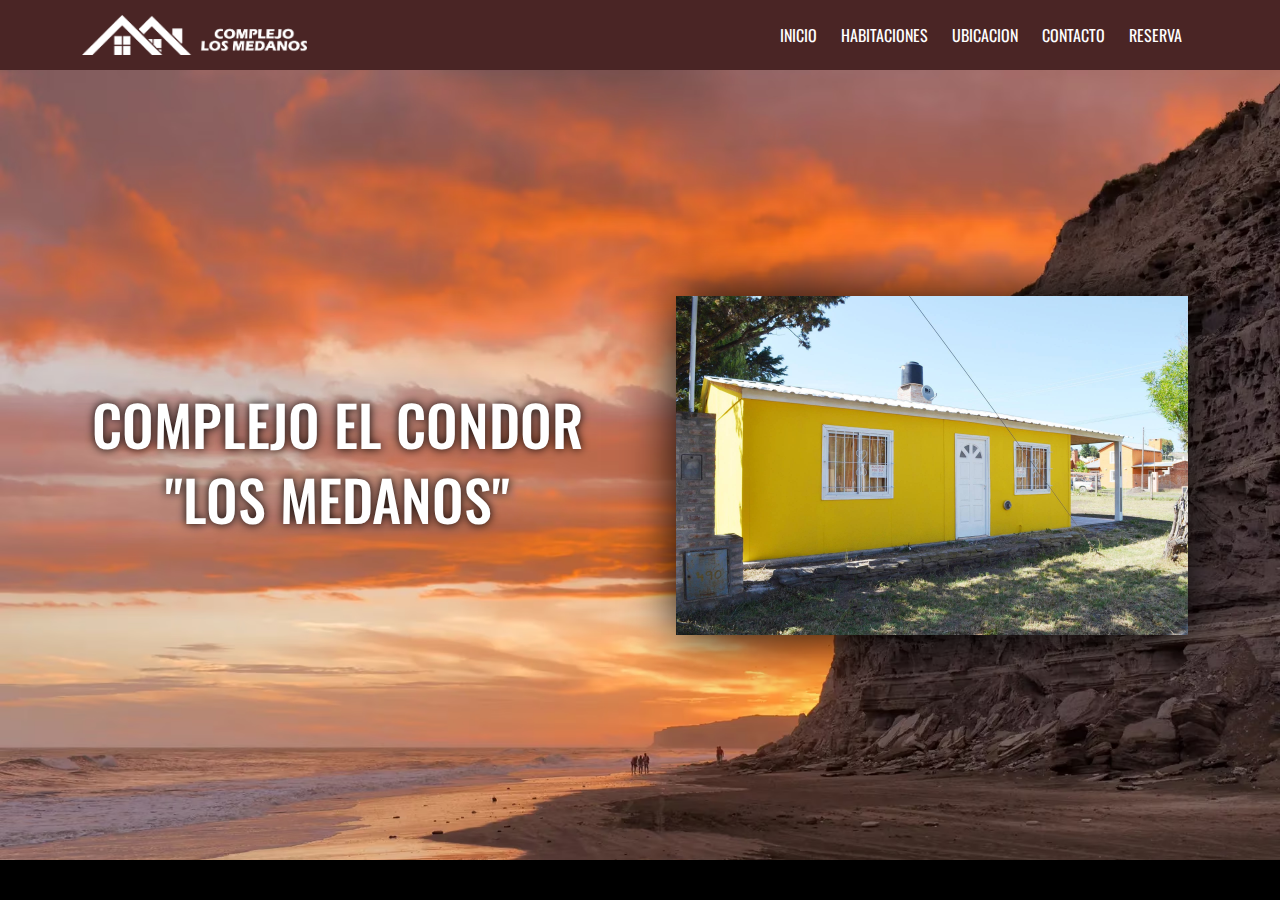
==== index.html @ a4686c69 "Agregue galeria a la pagina rooms" ====
<!DOCTYPE html>
<html lang="en">

<head>
    <meta charset="UTF-8">
    <meta http-equiv="X-UA-Compatible" content="IE=edge">
    <meta name="viewport" content="width=device-width, initial-scale=1.0">
    <link rel="stylesheet" href="	https://cdn.jsdelivr.net/npm/bootstrap@5.3.0-alpha1/dist/css/bootstrap.min.css">
    <link href="https://unpkg.com/aos@2.3.1/dist/aos.css" rel="stylesheet">
    <link rel="stylesheet" href="./styles/style.css">
    <title>Complejo "El condor"</title>
</head>

<body>

    <header>
        <nav class="navbar navbar-expand-lg" aria-label="Ninth navbar example">
            <div class="container-xl">
                <a class="navbar-brand" href="./index.html
                "><img src="./img/logo-blanco.png" class="logo" alt="logo complejo el condor"></a>
                <button class="navbar-toggler navbar-dark" type="button" data-bs-toggle="collapse"
                    data-bs-target="#navbarsExample07XL" aria-controls="navbarsExample07XL" aria-expanded="false"
                    aria-label="Toggle navigation">
                    <span class="navbar-toggler-icon"></span>
                </button>

                <div class="collapse navbar-collapse" id="navbarsExample07XL">
                    <ul class="navbar-nav ms-auto mb-2 mb-lg-0 nav-ul ">
                        <li class="nav-item me-md-2">
                            <a class="nav-link active" aria-current="page" href="index.html">Inicio</a>
                        </li>
                        <li class="nav-item me-md-2">
                            <a class="nav-link" href="./pages/rooms.html">Habitaciones</a>
                        </li>
                        <li class="nav-item me-md-2">
                            <a class="nav-link" href="./pages/location.html">Ubicacion</a>
                        </li>
                        <li class="nav-item me-md-2">
                            <a class="nav-link" href="./pages/contact.html">Contacto</a>
                        </li>
                        <li class="nav-item me-md-2">
                            <a class="nav-link" href="./pages/reservation.html">Reserva</a>
                        </li>
                    </ul>
                </div>
            </div>
        </nav>
    </header>
    <!-- Inicio del main -->
    <main class="mainIndex">

        <section class="presentacion" data-aos="zoom-out">
            <div class="titulo">
                <h1 class="tamaño-titulo">Complejo el Condor</h1>
                <h2 class="tamaño-titulo">"Los medanos"</h2>
            </div>

            <div class="imgTitulo">
                <img src="./img/frente.jpg" alt="Frente de una casa, color amarillo con 2 ventanas y galeria">
            </div>

        </section>

    </main>
    <!--inicio del footer  -->
    <footer>
    </footer>

    <!-- script bootstrap -->
    <script src="	https://cdn.jsdelivr.net/npm/bootstrap@5.3.0-alpha1/dist/js/bootstrap.bundle.min.js"></script>
    <!-- script scroll -->
    <script src="https://unpkg.com/aos@2.3.1/dist/aos.js"></script>
    <script>
        AOS.init();
    </script>

</body>

</html>
---- styles/style.css ----
@import url('https://fonts.googleapis.com/css2?family=Oswald:wght@500&display=swap');

* {
    margin: 0;
    padding: 0;
}
a {
    text-decoration: none;
}
header{
    grid-area: nav;
}
main {
    grid-area: main
}
footer {
    grid-area: footer;
}

html {
    width: 100%;
    height: 100%;
}
body {
    display: grid;
    background-image: url(../img/fondo.avif);
    background-repeat: no-repeat;
    background-size: 100% 100%;
    background-attachment: fixed;
    width: 100%;
    height: 100%;
    grid-template-columns: 0.5fr auto 0.5fr;
    grid-template-rows: 70px auto 40px;
    grid-template-areas: 
    "nav nav nav"
    "main main main"
    "footer footer footer";
    overflow-x: hidden;
}
/* codigo de la barra de navegacion */
.logo {
    height: 40px;
    width: auto;
}
.navbar {
    background-color: #4a2525 ;
    height: 70px;
}
.nav-ul li a {
    color: white    ;
}
.navbar-nav .nav-link{
    text-transform: uppercase;
    font-family: 'Oswald', sans-serif;
}
.navbar-nav .nav-link.active {
    color: white;
}
.navbar-nav .nav-link:hover{
    color: white;
    background-color: rgba(0, 0, 0, 0.445);
}
/* css index */
.mainIndex {
    height: 100%;
    width: 100%;
}
.presentacion {
    height: 100%;
    width: 100%;
    display: flex;
    flex-direction: row;
    justify-content: space-evenly;
    align-items: center;
}
.imgTitulo img{
    width: 40vw;
    box-shadow: 0px 0px 50px black;
    }
.titulo {
    display: flex;
    flex-direction: column;
    justify-content: center;
    align-items: center;
    font-family: 'Oswald', sans-serif;
    text-transform: uppercase;
    color: white;
    text-shadow: 0px 0px 10px black;
}
.tamaño-titulo {
    font-size: 3.5em;
}
/* Css History  */
.main-history {
    height: 100%;
}
.habitaciones {
    width: 100%;
    height: 100%;
    margin-bottom: 1em;
}
.titulo-habitaciones {
    color: white;
    font-size: 2rem;
    text-transform: uppercase;
    text-align: center;
    font-weight: 700;
    margin: 1em 0px 1em 0px;
}
.card {
    background-color: rgba(0, 0, 0, 0.578);
}
.titulo-foto {
    color: white;
    font-size: 1em;
    text-transform: uppercase;
    font-weight: 650;
}
.card-text {
    color: white;
}
/* css como llegar */
.ubicacion {
    width: 100%;
    height: 100%;
    display: flex;
    flex-direction: column;
    align-items: center;
    justify-content: center;
}
.ubicacion-texto {
    display: flex;
    justify-content: center;
}
.ubicacion-texto p {
    text-transform: uppercase;
    width: 60%;
    text-align: center;
    font-size: 25px;
    font-family: 'Oswald', sans-serif;
    color: white;
}
.mapa {
    width: 80%;
    height: 70%;
}
.mapa iframe {
    height: 100%;
    width: 100%;
}
/* css contacto */
.formContacto {
    height: 100%;
    width: 100%;
    display: flex;
    justify-content: center;
    align-items: center;
    gap: 4%;
    font-family: 'Oswald', sans-serif;
    color: white;
    
}
.cajaFormulario {
    width: 40%;
    height: 90%;
    border-radius: 2em;
    background-color: rgba(42, 42, 35, 0.562);
    display: flex;
    flex-direction: column;
    align-items: center;
    justify-content: space-evenly;
}
.formulario {
    display: flex;
    flex-direction: column;
    justify-content: center;
    align-items: center;
    width: 100%;
    height: 80%;
    gap: 0.3em;
}
.formulario .respuesta{
    width: 80%;
}
.formulario .respuesta {
    width: 80%;
}

.tituloContacto {
    font-size: 3em;
    height: auto;

}
.botonConsulta {
    width: 80%;
    background-color: #00000070;
    font-family: 'Oswald', sans-serif;
    text-transform: uppercase;
    color: white;
    transition: all 400ms;
}
.botonConsulta:hover {
    background-color: rgba(240, 248, 255, 0.555);
}
.redes {
    width: 20%;
    height: 90%;
    display: flex;
    flex-direction: column;
    justify-content: center;
    align-items: center;
    gap: 3%;
    background-color: rgba(42, 42, 35, 0.562);
    border-radius: 2em;
}
.redes h2 {
    font-size: 1em;
    text-align: center;
}
.icon {
    width: 80px;
    height: 80px;
}   
/* CSS RESERVA */

/* footer */

footer {
    background-color: black;
    width: 100%;
    bottom: 0;
}

/* Comienzo de las medias para generar el responsive */
@media screen and (max-width: 992px) {
    /* modificacion para que funcione la barra */
   body {
    grid-template-rows: auto auto 40px;
   }
   .navbar {
    height: auto;
   }
    /* modificacion al index */
    .presentacion {
        flex-direction: column;
    }
    .imgTitulo {
        display: flex;
        justify-content: center;
    }
    .imgTitulo img {
        width: 80%;
    }
    .tamaño-titulo {
        font-size: 3em;
    }
    /* modificacion a rooms */
    .rooms {
        height: auto;
    }
    .main-history {
        height: auto;
    }
}
@media screen and (max-width: 768px) {
   /* nueva modificacion al index */
    .tamaño-titulo {
        font-size: 2.5em;
    }
    /* modificacion al page rooms */
    
    /* Modificacion al page contact */
    .formContacto { 
        flex-direction: column;
        justify-content: space-evenly;
        gap: 0;
    }
    .cajaFormulario {
        width: 80%;
        height: 70%;
    }
    .redes {
        flex-direction: row;
        height: 20%;
        width: 80%;
    }
    .icon {
        width: 40px;
        height: 40px;
    }
}
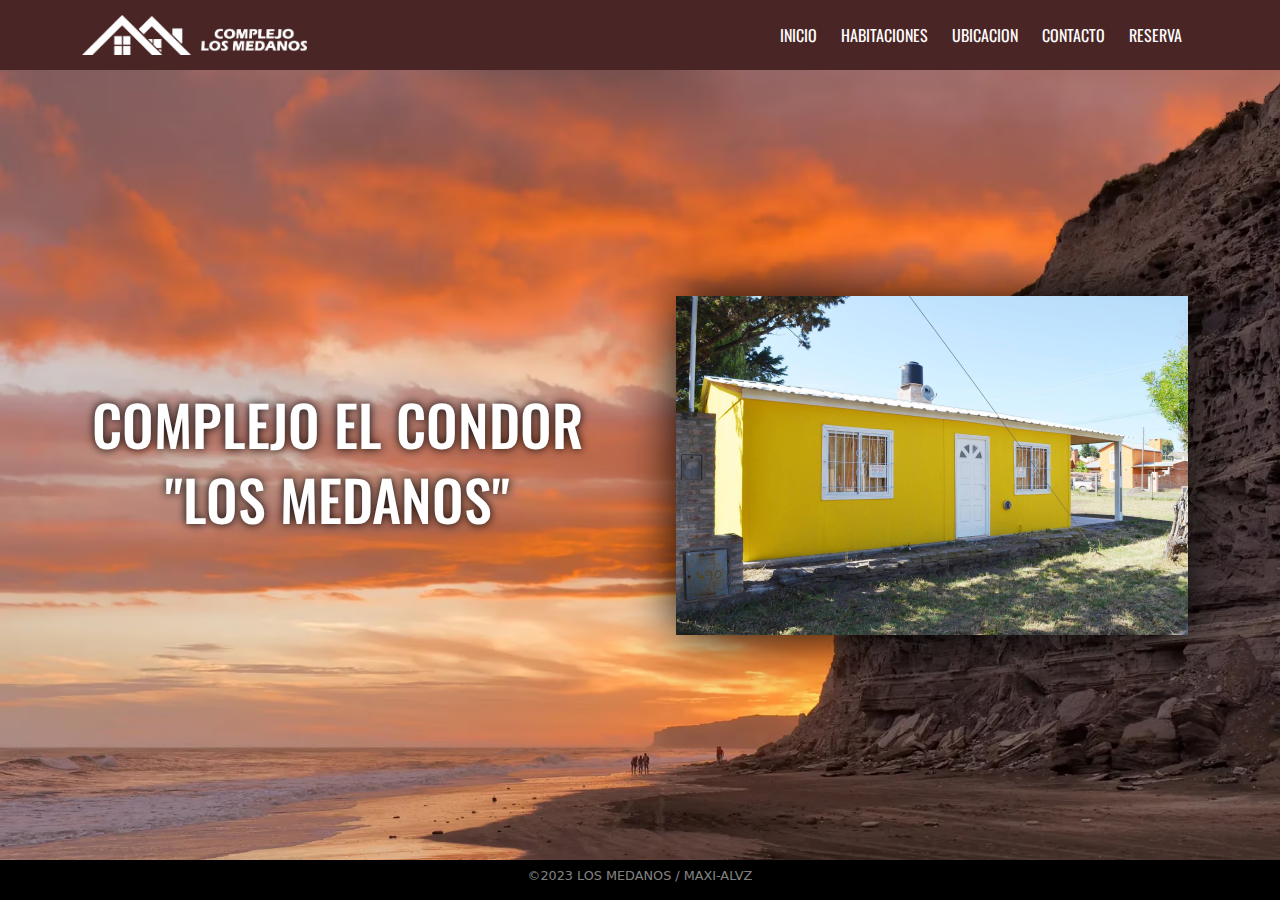
==== commit 93c5ab5d: "Se agrego contenido al footer y se acomodo clases" ====
--- a/index.html
+++ b/index.html
@@ -47,7 +47,7 @@
         </nav>
     </header>
     <!-- Inicio del main -->
-    <main class="mainIndex">
+    <main class="main-index">
 
         <section class="presentacion" data-aos="zoom-out">
             <div class="titulo">
@@ -55,7 +55,7 @@
                 <h2 class="tamaño-titulo">"Los medanos"</h2>
             </div>
 
-            <div class="imgTitulo">
+            <div class="img-titulo">
                 <img src="./img/frente.jpg" alt="Frente de una casa, color amarillo con 2 ventanas y galeria">
             </div>
 
@@ -64,6 +64,7 @@
     </main>
     <!--inicio del footer  -->
     <footer>
+        <h3 class="contenido-footer">©2023 Los Medanos / Maxi-Alvz</h3>
     </footer>
 
     <!-- script bootstrap -->
--- a/styles/style.css
+++ b/styles/style.css
@@ -11,7 +11,7 @@
     grid-area: nav;
 }
 main {
-    grid-area: main
+    grid-area: main;
 }
 footer {
     grid-area: footer;
@@ -20,6 +20,7 @@
 html {
     width: 100%;
     height: 100%;
+    overflow-x: hidden;
 }
 body {
     display: grid;
@@ -30,7 +31,7 @@
     width: 100%;
     height: 100%;
     grid-template-columns: 0.5fr auto 0.5fr;
-    grid-template-rows: 70px auto 40px;
+    grid-template-rows: auto 4fr auto;
     grid-template-areas: 
     "nav nav nav"
     "main main main"
@@ -61,19 +62,19 @@
     background-color: rgba(0, 0, 0, 0.445);
 }
 /* css index */
-.mainIndex {
+.main-index {
     height: 100%;
     width: 100%;
 }
 .presentacion {
-    height: 100%;
+    min-height: 100%;
     width: 100%;
     display: flex;
     flex-direction: row;
     justify-content: space-evenly;
     align-items: center;
 }
-.imgTitulo img{
+.img-titulo img{
     width: 40vw;
     box-shadow: 0px 0px 50px black;
     }
@@ -98,6 +99,7 @@
     width: 100%;
     height: 100%;
     margin-bottom: 1em;
+    overflow: hidden;
 }
 .titulo-habitaciones {
     color: white;
@@ -143,13 +145,14 @@
 .mapa {
     width: 80%;
     height: 70%;
+    margin-bottom: 1em;
 }
 .mapa iframe {
     height: 100%;
     width: 100%;
 }
 /* css contacto */
-.formContacto {
+.form-contacto {
     height: 100%;
     width: 100%;
     display: flex;
@@ -160,7 +163,7 @@
     color: white;
     
 }
-.cajaFormulario {
+.caja-formulario {
     width: 40%;
     height: 90%;
     border-radius: 2em;
@@ -170,28 +173,22 @@
     align-items: center;
     justify-content: space-evenly;
 }
-.formulario {
-    display: flex;
-    flex-direction: column;
-    justify-content: center;
-    align-items: center;
+ .formulario {
+    display: flex;
+    flex-direction: column;
+    justify-content: center;
+    align-items: center;
+    gap: 2%;
     width: 100%;
     height: 80%;
-    gap: 0.3em;
 }
 .formulario .respuesta{
     width: 80%;
 }
-.formulario .respuesta {
-    width: 80%;
-}
-
-.tituloContacto {
-    font-size: 3em;
-    height: auto;
-
-}
-.botonConsulta {
+.titulo-contacto {
+    font-size: 2.5em;
+}
+.boton-consulta {
     width: 80%;
     background-color: #00000070;
     font-family: 'Oswald', sans-serif;
@@ -199,7 +196,7 @@
     color: white;
     transition: all 400ms;
 }
-.botonConsulta:hover {
+.boton-consulta:hover {
     background-color: rgba(240, 248, 255, 0.555);
 }
 .redes {
@@ -209,47 +206,59 @@
     flex-direction: column;
     justify-content: center;
     align-items: center;
-    gap: 3%;
+    gap: 2%;
     background-color: rgba(42, 42, 35, 0.562);
     border-radius: 2em;
 }
 .redes h2 {
-    font-size: 1em;
+    font-size: 1.5em;
     text-align: center;
 }
 .icon {
     width: 80px;
     height: 80px;
-}   
+} 
 /* CSS RESERVA */
 
 /* footer */
 
 footer {
+    display: flex;
+    align-items: center;
+    justify-content: space-evenly;
     background-color: black;
-    width: 100%;
-    bottom: 0;
+    flex-wrap: wrap;
+    width: 100%;
+    height: 40px;
+}
+.contenido-footer {
+    text-transform: uppercase;
+    color: rgba(255, 255, 255, 0.527);
+    font-size: 0.8em;
 }
 
 /* Comienzo de las medias para generar el responsive */
 @media screen and (max-width: 992px) {
     /* modificacion para que funcione la barra */
    body {
-    grid-template-rows: auto auto 40px;
+    grid-template-rows: auto 4fr auto;
    }
+
    .navbar {
     height: auto;
    }
     /* modificacion al index */
     .presentacion {
         flex-direction: column;
-    }
-    .imgTitulo {
+        justify-content: space-around;
+    }
+    .img-titulo {
         display: flex;
         justify-content: center;
     }
-    .imgTitulo img {
-        width: 80%;
+    .img-titulo img {
+        width: 70%;
+        margin: 1em 0;
     }
     .tamaño-titulo {
         font-size: 3em;
@@ -267,15 +276,13 @@
     .tamaño-titulo {
         font-size: 2.5em;
     }
-    /* modificacion al page rooms */
-    
     /* Modificacion al page contact */
-    .formContacto { 
+    .form-contacto { 
         flex-direction: column;
         justify-content: space-evenly;
         gap: 0;
     }
-    .cajaFormulario {
+    .caja-formulario {
         width: 80%;
         height: 70%;
     }
@@ -288,4 +295,17 @@
         width: 40px;
         height: 40px;
     }
+}
+@media screen and (max-width:576px) {
+    .tamaño-titulo {
+        font-size: 2.5em;
+        text-align: center;
+    }
+    .img-titulo img {
+    width: 90%;
+ }
+ /* modificacion a location */
+ .ubicacion-texto p {
+    font-size: 1em;
+ }
 }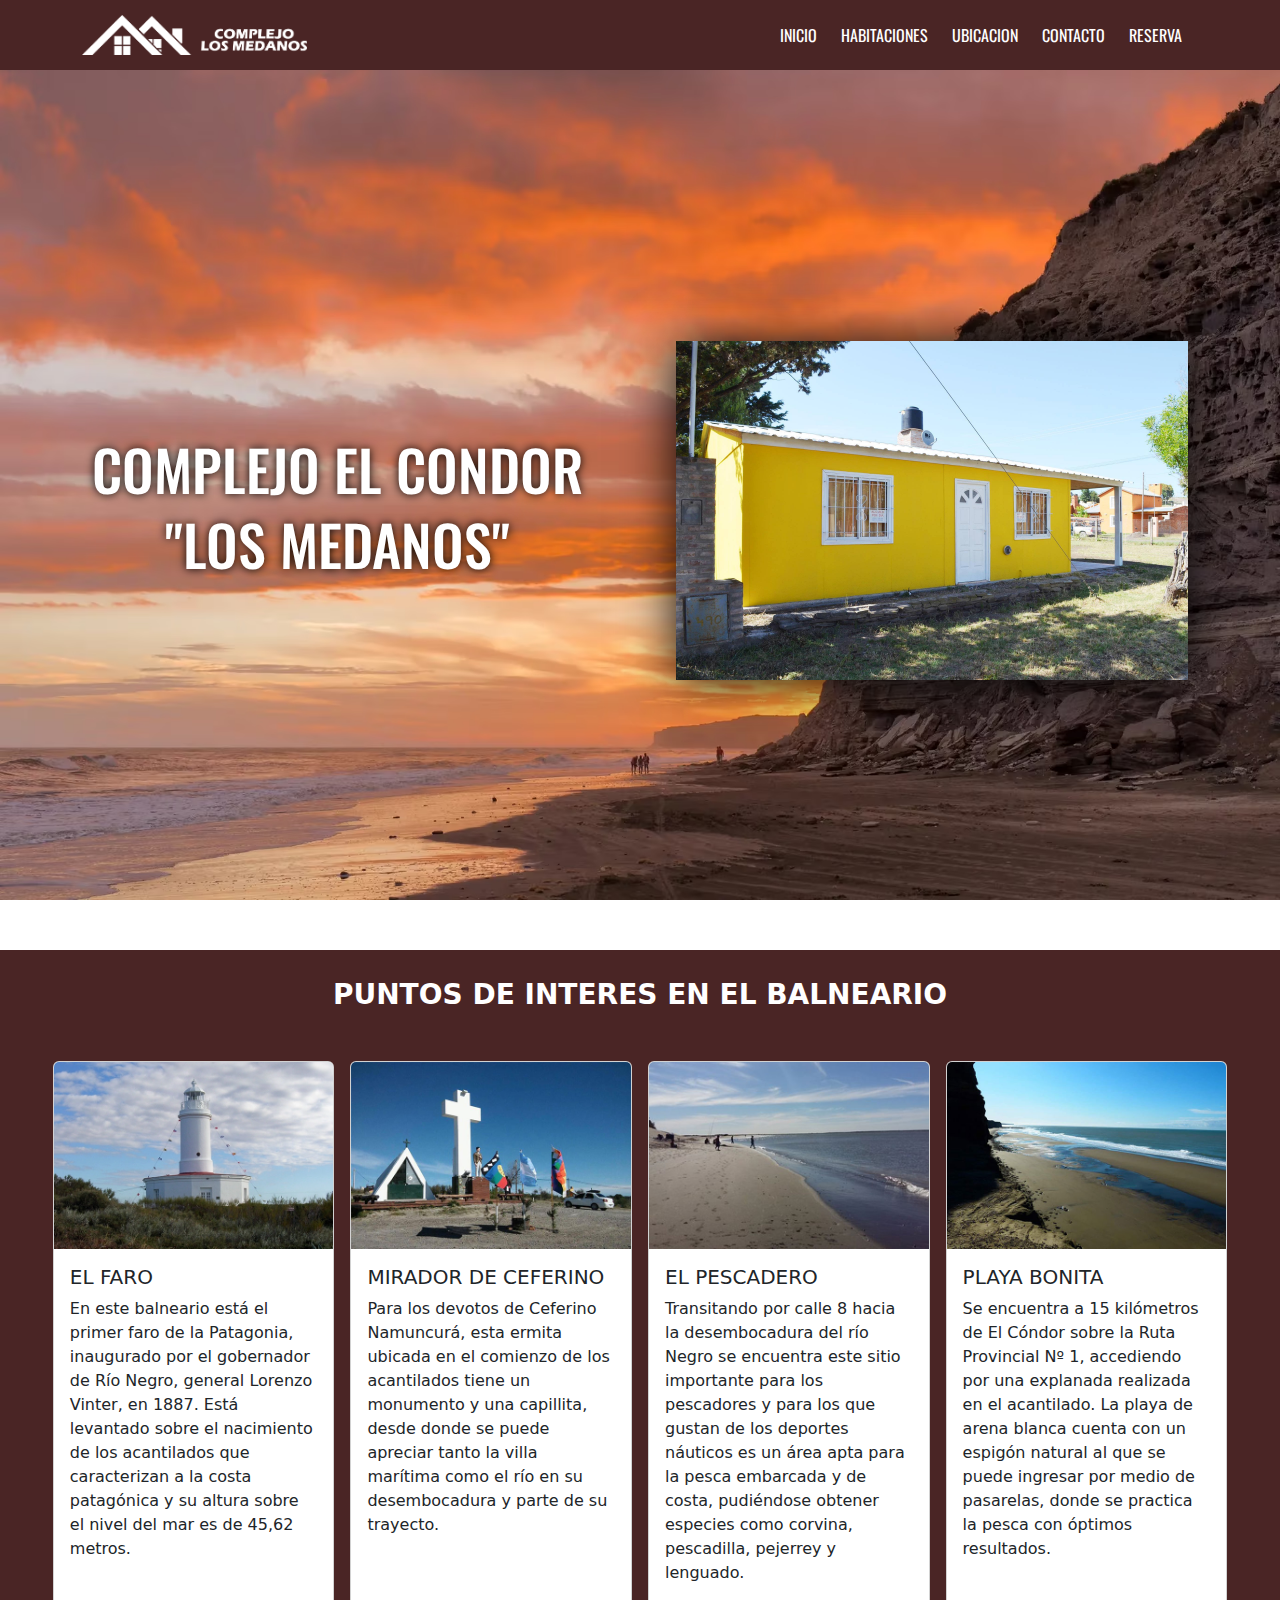
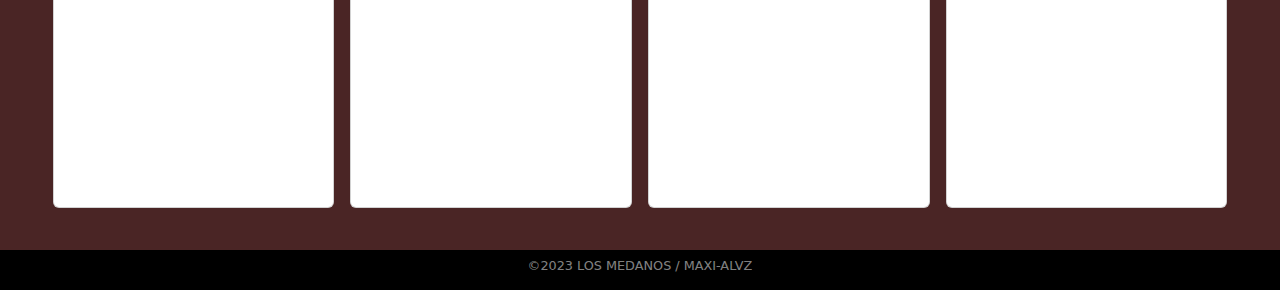
==== commit e823c730: "esto es al pedo xq cambio todo despues" ====
--- a/index.html
+++ b/index.html
@@ -11,7 +11,7 @@
     <title>Complejo "El condor"</title>
 </head>
 
-<body>
+<body class="body-index">
 
     <header>
         <nav class="navbar navbar-expand-lg" aria-label="Ninth navbar example">
@@ -60,6 +60,44 @@
             </div>
 
         </section>
+        
+        <section class="actividades">
+            <h3>Puntos de Interes en el balneario</h3>
+            <div class="contenido-actividades">
+                <!-- faro -->
+                <div class="card">
+                    <img src="./img/faro.webp" class="card-img-top" alt="faro blanco sobre un fondo de playa">
+                    <div class="card-body">
+                      <h5 class="card-title">EL FARO</h5>
+                      <p class="card-text">En este balneario está el primer faro de la Patagonia, inaugurado por el gobernador de Río Negro, general Lorenzo Vinter, en 1887. Está levantado sobre el nacimiento de los acantilados que caracterizan a la costa patagónica y su altura sobre el nivel del mar es de 45,62 metros.</p>
+                    </div>
+                </div>
+                <!-- ceferino -->
+                <div class="card">
+                    <img src="./img/ceferino.jpg" class="card-img-top" alt="mirador ceferino">
+                    <div class="card-body">
+                      <h5 class="card-title">MIRADOR DE CEFERINO</h5>
+                      <p class="card-text">Para los devotos de Ceferino Namuncurá, esta ermita ubicada en el comienzo de los acantilados tiene un monumento y una capillita, desde donde se puede apreciar tanto la villa marítima como el río en su desembocadura y parte de su trayecto.</p>
+                    </div>
+                </div>
+                <!-- pescadero -->
+                <div class="card"">
+                    <img src="./img/pescadero.jpg" class="card-img-top" alt="Costa del rio previo a la desembocadura">
+                    <div class="card-body">
+                      <h5 class="card-title">EL PESCADERO</h5>
+                      <p class="card-text">Transitando por calle 8 hacia la desembocadura del río Negro se encuentra este sitio importante para los pescadores y para los que gustan de los deportes náuticos es un área apta para la pesca embarcada y de costa, pudiéndose obtener especies como corvina, pescadilla, pejerrey y lenguado.</p>
+                    </div>
+                </div>
+                <div class="card">
+                    <img src="./img/playa-bonita.jpg" class="card-img-top" alt="costa de playa bonita">
+                    <div class="card-body">
+                      <h5 class="card-title">PLAYA BONITA</h5>
+                      <p class="card-text">Se encuentra a 15 kilómetros de El Cóndor sobre la Ruta Provincial Nº 1, accediendo por una explanada realizada en el acantilado. La playa de arena blanca cuenta con un espigón natural al que se puede ingresar por medio de pasarelas, donde se practica la pesca con óptimos resultados.</p>
+                    </div>
+                </div>
+
+            </div>
+        </section>
 
     </main>
     <!--inicio del footer  -->
--- a/styles/style.css
+++ b/styles/style.css
@@ -1,311 +1,354 @@
-@import url('https://fonts.googleapis.com/css2?family=Oswald:wght@500&display=swap');
-
+@charset "UTF-8";
+@import url("https://fonts.googleapis.com/css2?family=Oswald:wght@500&display=swap");
 * {
-    margin: 0;
-    padding: 0;
-}
+  margin: 0;
+  padding: 0;
+}
+
 a {
-    text-decoration: none;
-}
-header{
-    grid-area: nav;
-}
+  text-decoration: none;
+}
+
+header {
+  grid-area: nav;
+}
+
 main {
-    grid-area: main;
-}
+  grid-area: main;
+}
+
 footer {
-    grid-area: footer;
+  grid-area: footer;
 }
 
 html {
-    width: 100%;
-    height: 100%;
-    overflow-x: hidden;
-}
-body {
-    display: grid;
-    background-image: url(../img/fondo.avif);
-    background-repeat: no-repeat;
-    background-size: 100% 100%;
-    background-attachment: fixed;
-    width: 100%;
-    height: 100%;
-    grid-template-columns: 0.5fr auto 0.5fr;
+  width: 100%;
+  height: 100%;
+  overflow-x: hidden;
+}
+html body {
+  display: grid;
+  background-image: url(../img/fondo.avif);
+  background-repeat: no-repeat;
+  background-size: 100% 100%;
+  background-attachment: fixed;
+  width: 100%;
+  height: 100%;
+  grid-template-columns: 0.5fr auto 0.5fr;
+  grid-template-rows: auto 4fr auto;
+  grid-template-areas: "nav nav nav" "main main main" "footer footer footer";
+  overflow-x: hidden;
+}
+
+.logo {
+  height: 40px;
+  width: auto;
+}
+
+.navbar {
+  background-color: #4a2525;
+  height: 70px;
+}
+
+.nav-ul li a {
+  color: white;
+}
+
+.navbar-nav .nav-link {
+  text-transform: uppercase;
+  font-family: "Oswald", sans-serif;
+}
+.navbar-nav .nav-link.active {
+  color: white;
+}
+.navbar-nav .nav-link:hover {
+  color: white;
+  background-color: rgba(0, 0, 0, 0.445);
+}
+
+/*css index*/
+.body-index {
+  height: 210%;
+  width: 100%;
+  grid-template-columns: 4fr;
+  grid-template-rows: auto 4fr 100vh auto;
+  grid-template-areas: "nav nav nav" "main main main" "main main main" "footer footer footer";
+}
+.body-index .main-index {
+  height: 100%;
+  width: 100%;
+  display: grid;
+  grid-template-rows: 4fr 100vh;
+}
+.body-index .main-index .presentacion {
+  height: 100%;
+  width: 100%;
+  display: flex;
+  flex-direction: row;
+  justify-content: space-evenly;
+  align-items: center;
+}
+.body-index .main-index .presentacion .img-titulo img {
+  width: 40vw;
+  box-shadow: 0px 0px 50px black;
+}
+.body-index .main-index .presentacion .titulo {
+  display: flex;
+  flex-direction: column;
+  justify-content: center;
+  align-items: center;
+  font-family: "Oswald", sans-serif;
+  text-transform: uppercase;
+  color: white;
+  text-shadow: 0px 0px 10px black;
+}
+.body-index .main-index .presentacion .titulo .tamaño-titulo {
+  font-size: 3.5em;
+}
+.body-index .main-index .actividades {
+  display: flex;
+  flex-direction: column;
+  align-items: center;
+  background-color: #4a2525;
+}
+.body-index .main-index .actividades h3 {
+  font-weight: 700;
+  color: white;
+  margin-top: 1em;
+  text-transform: uppercase;
+}
+.body-index .main-index .actividades .contenido-actividades {
+  height: 100%;
+  gap: 1em;
+  display: flex;
+  justify-content: center;
+  align-items: center;
+  flex-wrap: wrap;
+}
+.body-index .main-index .actividades .contenido-actividades .card {
+  width: 22%;
+  height: 90%;
+}
+
+/*Css History*/
+.main-history {
+  height: 100%;
+}
+.main-history .habitaciones {
+  width: 100%;
+  height: 100%;
+  margin-bottom: 1em;
+}
+.main-history .habitaciones .titulo-habitaciones {
+  color: white;
+  font-size: 2rem;
+  text-transform: uppercase;
+  text-align: center;
+  font-weight: 700;
+  margin: 1em 0px 1em 0px;
+}
+.main-history .habitaciones .album .container .row .col .card {
+  background-color: rgba(0, 0, 0, 0.578);
+}
+.main-history .habitaciones .album .container .row .col .card .card-body .titulo-foto {
+  color: white;
+  font-size: 1em;
+  text-transform: uppercase;
+  font-weight: 650;
+}
+.main-history .habitaciones .album .container .row .col .card .card-body .card-text {
+  color: white;
+}
+
+/*Css ubicacion*/
+.ubicacion {
+  width: 100%;
+  height: 100%;
+  display: flex;
+  flex-direction: column;
+  align-items: center;
+  justify-content: center;
+}
+.ubicacion .ubicacion-texto {
+  display: flex;
+  justify-content: center;
+}
+.ubicacion .ubicacion-texto p {
+  text-transform: uppercase;
+  width: 60%;
+  text-align: center;
+  font-size: 25px;
+  font-family: "Oswald", sans-serif;
+  color: white;
+}
+.ubicacion .mapa {
+  width: 80%;
+  height: 70%;
+  margin-bottom: 1em;
+}
+.ubicacion .mapa iframe {
+  height: 100%;
+  width: 100%;
+}
+
+/*css contacto*/
+.form-contacto {
+  height: 100%;
+  width: 100%;
+  display: flex;
+  justify-content: center;
+  align-items: center;
+  gap: 4%;
+  font-family: "Oswald", sans-serif;
+  color: white;
+}
+.form-contacto .caja-formulario {
+  width: 40%;
+  height: 90%;
+  border-radius: 2em;
+  background-color: rgba(42, 42, 35, 0.562);
+  display: flex;
+  flex-direction: column;
+  align-items: center;
+  justify-content: space-evenly;
+}
+.form-contacto .caja-formulario .titulo-contacto {
+  font-size: 2.5em;
+}
+.form-contacto .caja-formulario .formulario {
+  display: flex;
+  flex-direction: column;
+  justify-content: center;
+  align-items: center;
+  gap: 2%;
+  width: 100%;
+  height: 80%;
+}
+.form-contacto .caja-formulario .formulario .respuesta {
+  width: 80%;
+}
+.form-contacto .caja-formulario .formulario .boton-consulta {
+  width: 80%;
+  background-color: rgba(0, 0, 0, 0.4392156863);
+  font-family: "Oswald", sans-serif;
+  text-transform: uppercase;
+  color: white;
+  transition: all 400ms;
+}
+.form-contacto .caja-formulario .formulario .boton-consulta:hover {
+  background-color: rgba(240, 248, 255, 0.555);
+}
+.form-contacto .redes {
+  width: 20%;
+  height: 90%;
+  display: flex;
+  flex-direction: column;
+  justify-content: center;
+  align-items: center;
+  gap: 2%;
+  background-color: rgba(42, 42, 35, 0.562);
+  border-radius: 2em;
+}
+.form-contacto .redes h2 {
+  font-size: 1.5em;
+  text-align: center;
+}
+.form-contacto .redes a .icon {
+  width: 80px;
+  height: 80px;
+}
+
+/* footer */
+footer {
+  display: flex;
+  align-items: center;
+  justify-content: space-evenly;
+  background-color: black;
+  flex-wrap: wrap;
+  width: 100%;
+  height: 40px;
+}
+footer .contenido-footer {
+  text-transform: uppercase;
+  color: rgba(255, 255, 255, 0.527);
+  font-size: 0.8em;
+}
+
+/*comienzo de media querys*/
+@media screen and (max-width: 992px) {
+  /* modificacion para que funcione la barra */
+  body {
     grid-template-rows: auto 4fr auto;
-    grid-template-areas: 
-    "nav nav nav"
-    "main main main"
-    "footer footer footer";
-    overflow-x: hidden;
-}
-/* codigo de la barra de navegacion */
-.logo {
-    height: 40px;
-    width: auto;
-}
-.navbar {
-    background-color: #4a2525 ;
-    height: 70px;
-}
-.nav-ul li a {
-    color: white    ;
-}
-.navbar-nav .nav-link{
-    text-transform: uppercase;
-    font-family: 'Oswald', sans-serif;
-}
-.navbar-nav .nav-link.active {
-    color: white;
-}
-.navbar-nav .nav-link:hover{
-    color: white;
-    background-color: rgba(0, 0, 0, 0.445);
-}
-/* css index */
-.main-index {
-    height: 100%;
-    width: 100%;
-}
-.presentacion {
-    min-height: 100%;
-    width: 100%;
-    display: flex;
-    flex-direction: row;
-    justify-content: space-evenly;
-    align-items: center;
-}
-.img-titulo img{
-    width: 40vw;
-    box-shadow: 0px 0px 50px black;
-    }
-.titulo {
-    display: flex;
+  }
+  .navbar {
+    height: auto;
+  }
+  /* modificacion al index */
+  .body-index {
+    grid-template-rows: auto 8fr auto;
+  }
+  .body-index .main-index .presentacion {
     flex-direction: column;
-    justify-content: center;
-    align-items: center;
-    font-family: 'Oswald', sans-serif;
-    text-transform: uppercase;
-    color: white;
-    text-shadow: 0px 0px 10px black;
-}
-.tamaño-titulo {
-    font-size: 3.5em;
-}
-/* Css History  */
-.main-history {
-    height: 100%;
-}
-.habitaciones {
-    width: 100%;
-    height: 100%;
-    margin-bottom: 1em;
-    overflow: hidden;
-}
-.titulo-habitaciones {
-    color: white;
-    font-size: 2rem;
-    text-transform: uppercase;
-    text-align: center;
-    font-weight: 700;
-    margin: 1em 0px 1em 0px;
-}
-.card {
-    background-color: rgba(0, 0, 0, 0.578);
-}
-.titulo-foto {
-    color: white;
-    font-size: 1em;
-    text-transform: uppercase;
-    font-weight: 650;
-}
-.card-text {
-    color: white;
-}
-/* css como llegar */
-.ubicacion {
-    width: 100%;
-    height: 100%;
-    display: flex;
-    flex-direction: column;
-    align-items: center;
-    justify-content: center;
-}
-.ubicacion-texto {
+    justify-content: space-around;
+  }
+  .body-index .main-index .presentacion .img-titulo {
     display: flex;
     justify-content: center;
-}
-.ubicacion-texto p {
-    text-transform: uppercase;
-    width: 60%;
-    text-align: center;
-    font-size: 25px;
-    font-family: 'Oswald', sans-serif;
-    color: white;
-}
-.mapa {
+  }
+  .body-index .main-index .presentacion .img-titulo img {
+    width: 70%;
+    margin: 1em 0;
+  }
+  .body-index .main-index .presentacion .tamaño-titulo {
+    font-size: 3em;
+  }
+  /* modificacion a rooms */
+  .rooms {
+    height: auto;
+  }
+  .rooms .main-history {
+    height: auto;
+  }
+}
+/*media para 768px*/
+@media screen and (max-width: 768px) {
+  /* nueva modificacion al index */
+  .tamaño-titulo {
+    font-size: 2.5em;
+  }
+  /* Modificacion al page contact */
+  .form-contacto {
+    flex-direction: column;
+    justify-content: space-evenly;
+    gap: 0;
+  }
+  .form-contacto .caja-formulario {
     width: 80%;
     height: 70%;
-    margin-bottom: 1em;
-}
-.mapa iframe {
-    height: 100%;
-    width: 100%;
-}
-/* css contacto */
-.form-contacto {
-    height: 100%;
-    width: 100%;
-    display: flex;
-    justify-content: center;
-    align-items: center;
-    gap: 4%;
-    font-family: 'Oswald', sans-serif;
-    color: white;
-    
-}
-.caja-formulario {
-    width: 40%;
-    height: 90%;
-    border-radius: 2em;
-    background-color: rgba(42, 42, 35, 0.562);
-    display: flex;
-    flex-direction: column;
-    align-items: center;
-    justify-content: space-evenly;
-}
- .formulario {
-    display: flex;
-    flex-direction: column;
-    justify-content: center;
-    align-items: center;
-    gap: 2%;
-    width: 100%;
-    height: 80%;
-}
-.formulario .respuesta{
+  }
+  .form-contacto .redes {
+    flex-direction: row;
+    height: 20%;
     width: 80%;
-}
-.titulo-contacto {
+  }
+  .form-contacto .redes .icon {
+    width: 40px;
+    height: 40px;
+  }
+}
+/*media para 576px*/
+@media screen and (max-width: 576px) {
+  .tamaño-titulo {
     font-size: 2.5em;
-}
-.boton-consulta {
-    width: 80%;
-    background-color: #00000070;
-    font-family: 'Oswald', sans-serif;
-    text-transform: uppercase;
-    color: white;
-    transition: all 400ms;
-}
-.boton-consulta:hover {
-    background-color: rgba(240, 248, 255, 0.555);
-}
-.redes {
-    width: 20%;
-    height: 90%;
-    display: flex;
-    flex-direction: column;
-    justify-content: center;
-    align-items: center;
-    gap: 2%;
-    background-color: rgba(42, 42, 35, 0.562);
-    border-radius: 2em;
-}
-.redes h2 {
-    font-size: 1.5em;
     text-align: center;
-}
-.icon {
-    width: 80px;
-    height: 80px;
-} 
-/* CSS RESERVA */
-
-/* footer */
-
-footer {
-    display: flex;
-    align-items: center;
-    justify-content: space-evenly;
-    background-color: black;
-    flex-wrap: wrap;
-    width: 100%;
-    height: 40px;
-}
-.contenido-footer {
-    text-transform: uppercase;
-    color: rgba(255, 255, 255, 0.527);
-    font-size: 0.8em;
-}
-
-/* Comienzo de las medias para generar el responsive */
-@media screen and (max-width: 992px) {
-    /* modificacion para que funcione la barra */
-   body {
-    grid-template-rows: auto 4fr auto;
-   }
-
-   .navbar {
-    height: auto;
-   }
-    /* modificacion al index */
-    .presentacion {
-        flex-direction: column;
-        justify-content: space-around;
-    }
-    .img-titulo {
-        display: flex;
-        justify-content: center;
-    }
-    .img-titulo img {
-        width: 70%;
-        margin: 1em 0;
-    }
-    .tamaño-titulo {
-        font-size: 3em;
-    }
-    /* modificacion a rooms */
-    .rooms {
-        height: auto;
-    }
-    .main-history {
-        height: auto;
-    }
-}
-@media screen and (max-width: 768px) {
-   /* nueva modificacion al index */
-    .tamaño-titulo {
-        font-size: 2.5em;
-    }
-    /* Modificacion al page contact */
-    .form-contacto { 
-        flex-direction: column;
-        justify-content: space-evenly;
-        gap: 0;
-    }
-    .caja-formulario {
-        width: 80%;
-        height: 70%;
-    }
-    .redes {
-        flex-direction: row;
-        height: 20%;
-        width: 80%;
-    }
-    .icon {
-        width: 40px;
-        height: 40px;
-    }
-}
-@media screen and (max-width:576px) {
-    .tamaño-titulo {
-        font-size: 2.5em;
-        text-align: center;
-    }
-    .img-titulo img {
+  }
+  .tamaño-titulo img {
     width: 90%;
- }
- /* modificacion a location */
- .ubicacion-texto p {
+  }
+  /* modificacion a location */
+  .ubicacion-texto p {
     font-size: 1em;
- }
-}+  }
+}
+
+/*# sourceMappingURL=style.css.map */
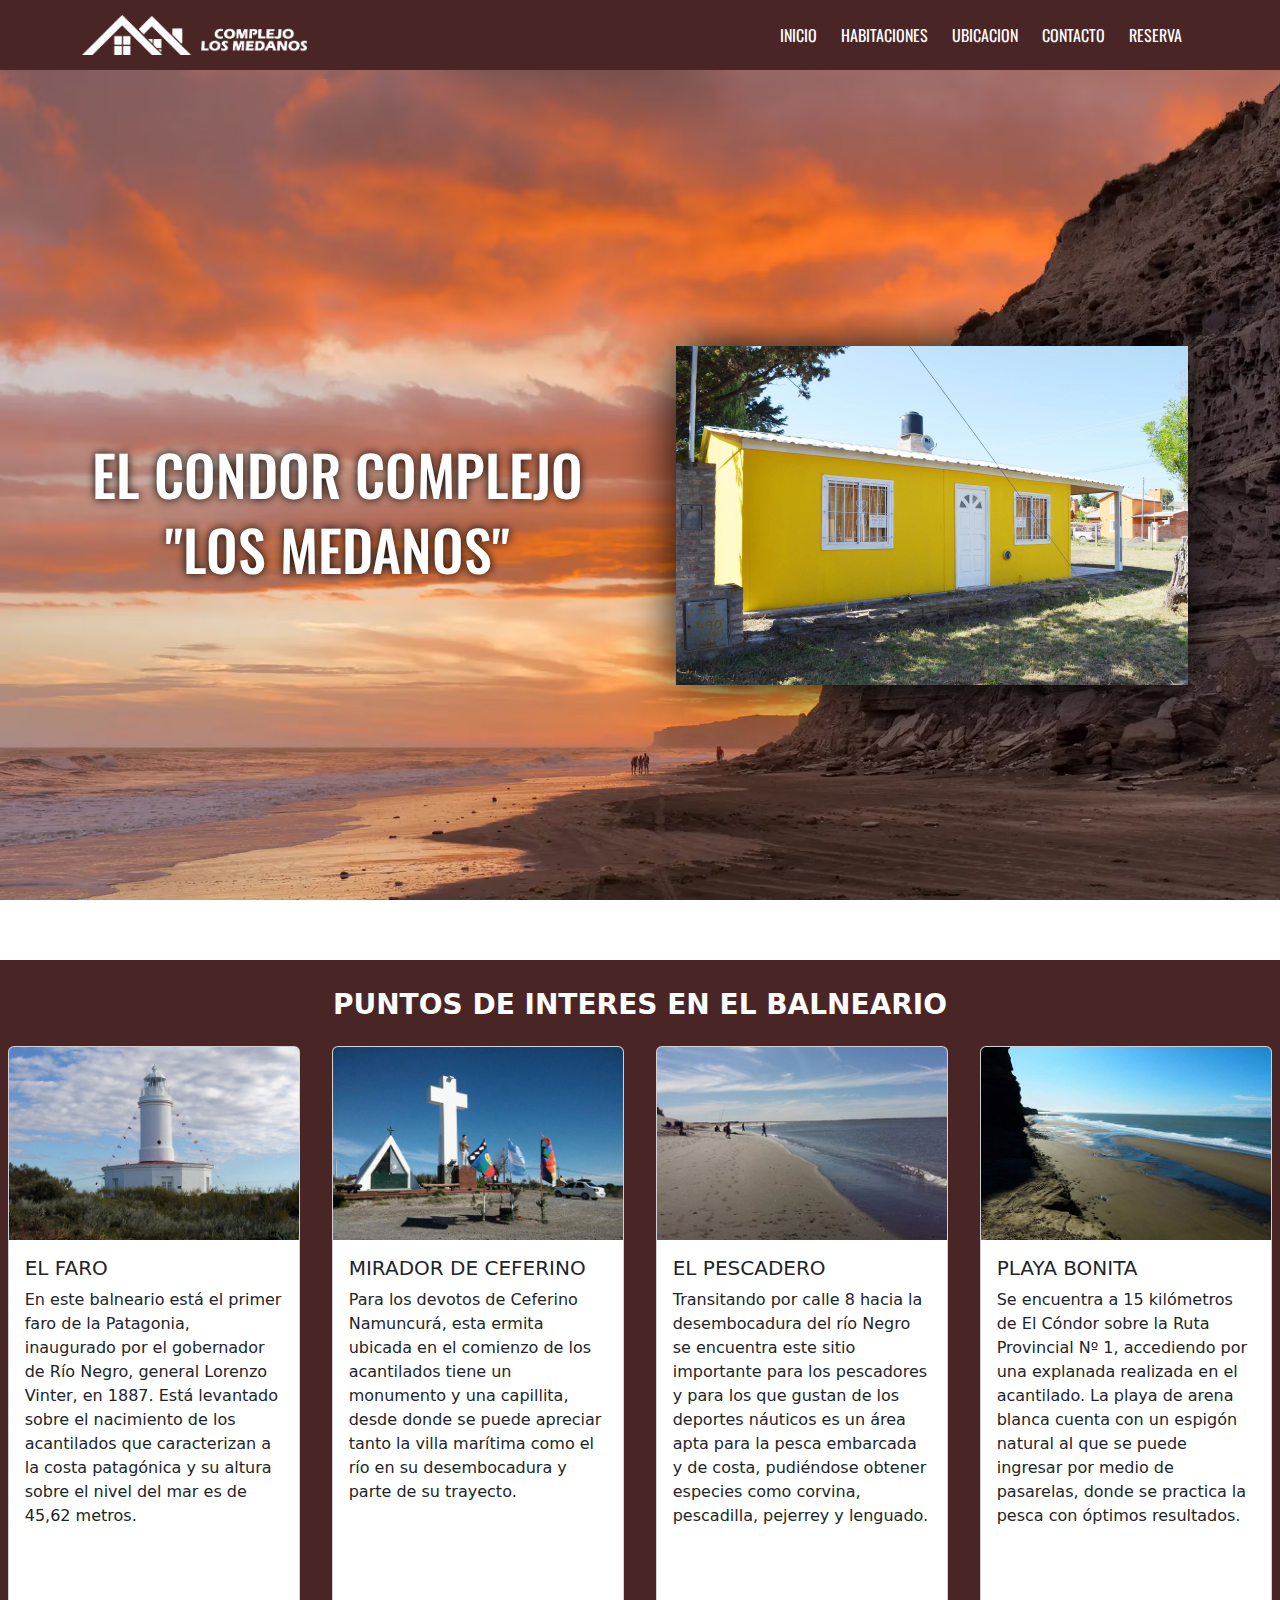
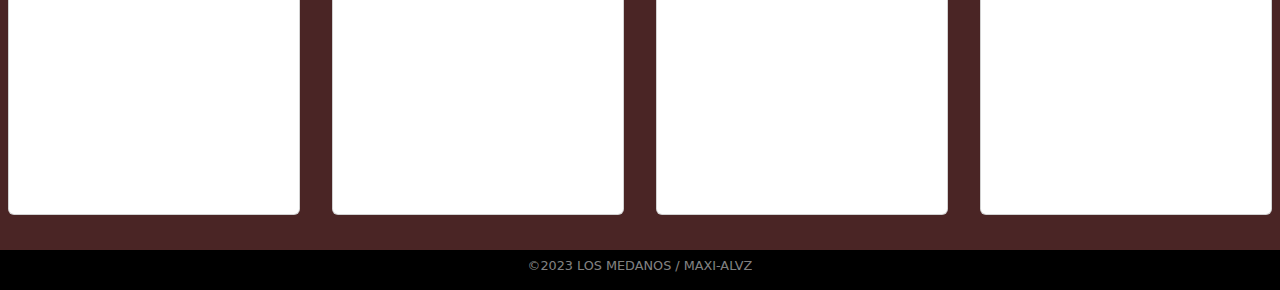
==== commit b47a4834: "SE AGREGO RESERVA" ====
--- a/index.html
+++ b/index.html
@@ -51,7 +51,7 @@
 
         <section class="presentacion" data-aos="zoom-out">
             <div class="titulo">
-                <h1 class="tamaño-titulo">Complejo el Condor</h1>
+                <h1 class="tamaño-titulo">el Condor complejo</h1>
                 <h2 class="tamaño-titulo">"Los medanos"</h2>
             </div>
 
--- a/styles/style.css
+++ b/styles/style.css
@@ -67,18 +67,27 @@
 }
 
 /*css index*/
+.presentacion {
+  grid-area: pre;
+}
+
+.actividades {
+  grid-area: act;
+}
+
 .body-index {
   height: 210%;
   width: 100%;
   grid-template-columns: 4fr;
-  grid-template-rows: auto 4fr 100vh auto;
+  grid-template-rows: auto 4fr 4fr auto;
   grid-template-areas: "nav nav nav" "main main main" "main main main" "footer footer footer";
 }
 .body-index .main-index {
   height: 100%;
   width: 100%;
   display: grid;
-  grid-template-rows: 4fr 100vh;
+  grid-template-rows: 1fr 1fr;
+  grid-template-areas: "pre" "act";
 }
 .body-index .main-index .presentacion {
   height: 100%;
@@ -110,24 +119,27 @@
   flex-direction: column;
   align-items: center;
   background-color: #4a2525;
+  height: 100%;
 }
 .body-index .main-index .actividades h3 {
+  text-align: center;
   font-weight: 700;
   color: white;
   margin-top: 1em;
   text-transform: uppercase;
 }
 .body-index .main-index .actividades .contenido-actividades {
-  height: 100%;
+  height: 90%;
   gap: 1em;
-  display: flex;
-  justify-content: center;
-  align-items: center;
+  display: grid;
+  grid-template-columns: repeat(4, 1fr);
+  justify-items: center;
   flex-wrap: wrap;
+  padding: 1em 0 1em 0em;
 }
 .body-index .main-index .actividades .contenido-actividades .card {
-  width: 22%;
-  height: 90%;
+  width: 95%;
+  height: 100%;
 }
 
 /*Css History*/
@@ -258,6 +270,69 @@
   height: 80px;
 }
 
+.main-reserva {
+  height: 100%;
+  width: 100%;
+}
+.main-reserva .reserva {
+  height: 100%;
+  display: grid;
+  grid-template-columns: 0.9fr 1.1fr;
+  justify-items: center;
+  align-items: center;
+}
+.main-reserva .reserva .formulario-reserva {
+  height: 90%;
+  width: 85%;
+  background-color: rgba(0, 0, 0, 0.47);
+  border-radius: 5%;
+  display: flex;
+  flex-direction: column;
+  justify-content: center;
+  align-items: center;
+}
+.main-reserva .reserva .formulario-reserva h1 {
+  text-align: center;
+  text-transform: uppercase;
+  font-weight: 700;
+  color: white;
+}
+.main-reserva .reserva .formulario-reserva h2 {
+  text-align: center;
+  text-transform: uppercase;
+  font-weight: 700;
+  font-size: 1.5em;
+  color: white;
+}
+.main-reserva .reserva .formulario-reserva form {
+  width: 80%;
+  height: 70%;
+  display: flex;
+  flex-direction: column;
+  justify-content: center;
+  align-items: center;
+}
+.main-reserva .reserva .formulario-reserva form label {
+  font-weight: 600;
+  text-transform: uppercase;
+  color: white;
+}
+.main-reserva .reserva .formulario-reserva form input {
+  width: 90%;
+  margin-bottom: 0.5em;
+}
+.main-reserva .reserva .calendario {
+  width: 100%;
+  height: 100%;
+  display: flex;
+  justify-content: center;
+  align-items: center;
+}
+.main-reserva .reserva .calendario iframe {
+  width: 90%;
+  height: 90%;
+}
+
 /* footer */
 footer {
   display: flex;
@@ -285,7 +360,12 @@
   }
   /* modificacion al index */
   .body-index {
-    grid-template-rows: auto 8fr auto;
+    height: 330%;
+    grid-template-rows: auto 4fr 4fr auto;
+  }
+  .body-index .main-index {
+    grid-template-rows: repeat(3, 1fr);
+    grid-template-areas: "pre" "act" "act";
   }
   .body-index .main-index .presentacion {
     flex-direction: column;
@@ -302,6 +382,17 @@
   .body-index .main-index .presentacion .tamaño-titulo {
     font-size: 3em;
   }
+  .body-index .main-index .actividades {
+    justify-content: space-evenly;
+  }
+  .body-index .main-index .actividades .contenido-actividades {
+    grid-template-columns: 1fr 1fr;
+    grid-template-rows: 1fr 1fr;
+    overflow: hidden;
+  }
+  .body-index .main-index .actividades .contenido-actividades .card {
+    height: auto;
+  }
   /* modificacion a rooms */
   .rooms {
     height: auto;
@@ -313,8 +404,8 @@
 /*media para 768px*/
 @media screen and (max-width: 768px) {
   /* nueva modificacion al index */
-  .tamaño-titulo {
-    font-size: 2.5em;
+  .body-index .main-index .presentacion .titulo .tamaño-titulo {
+    font-size: 3em;
   }
   /* Modificacion al page contact */
   .form-contacto {
@@ -338,6 +429,24 @@
 }
 /*media para 576px*/
 @media screen and (max-width: 576px) {
+  .body-index {
+    height: 530%;
+  }
+  .body-index .main-index {
+    grid-template-rows: repeat(5, 1fr);
+    grid-template-areas: "pre" "act" "act" "act" "act";
+  }
+  .body-index .main-index .presentacion .img-titulo img {
+    width: 90%;
+  }
+  .body-index .main-index .actividades .contenido-actividades {
+    grid-template-columns: 1fr;
+    grid-template-rows: repeat(4, 1fr);
+    overflow: hidden;
+  }
+  .body-index .main-index .actividades .contenido-actividades .card {
+    height: auto;
+  }
   .tamaño-titulo {
     font-size: 2.5em;
     text-align: center;
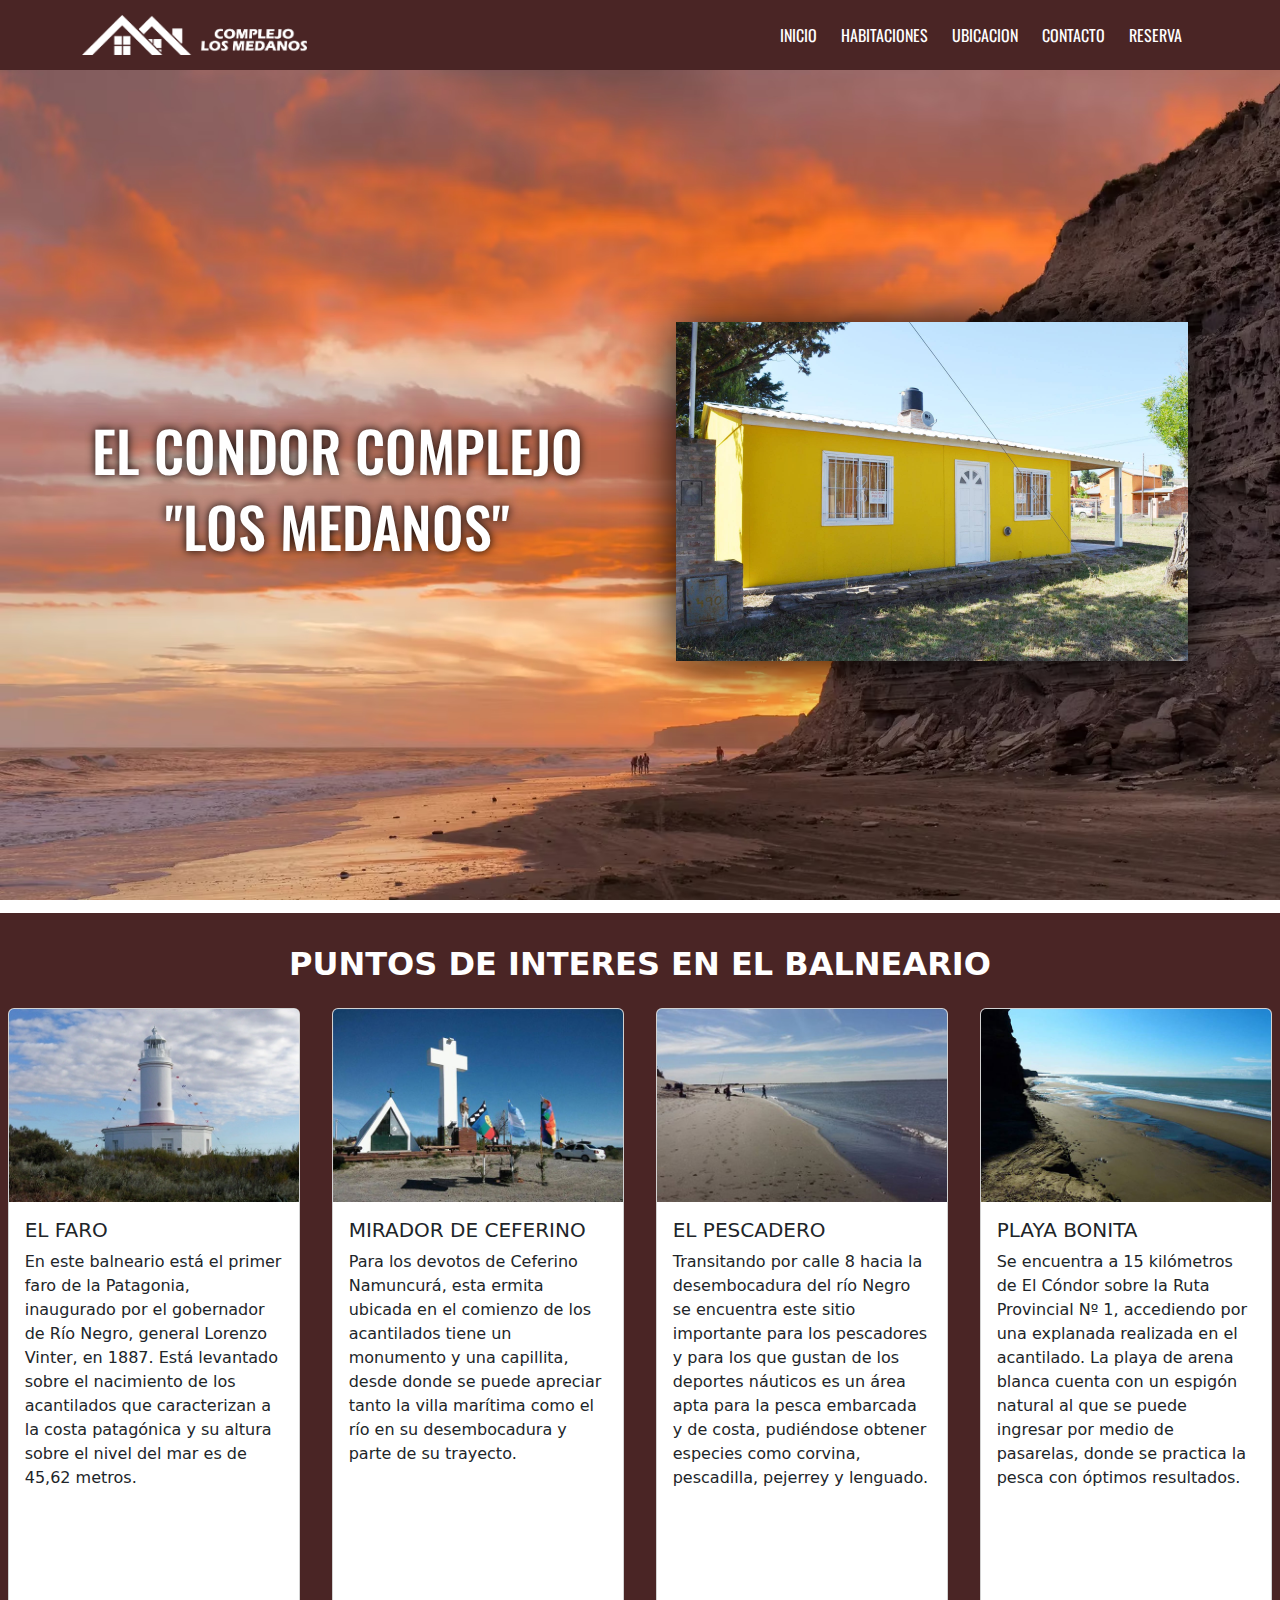
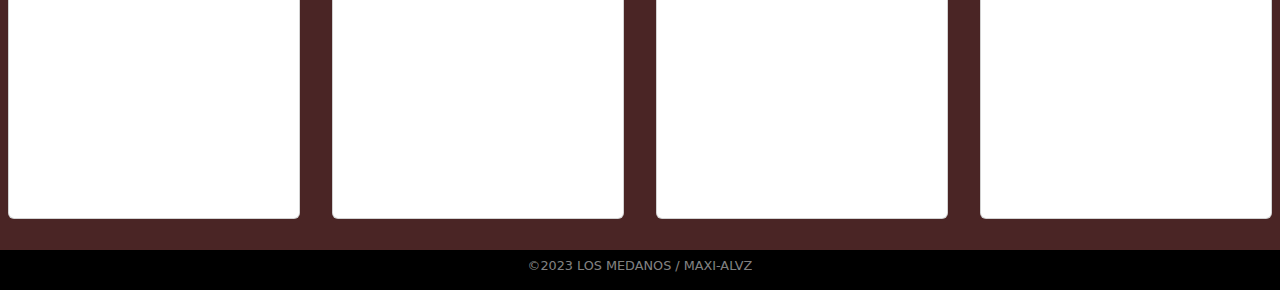
==== commit 2113b33f: "se agrego los meta y se modifico ciertos alt" ====
--- a/index.html
+++ b/index.html
@@ -8,7 +8,9 @@
     <link rel="stylesheet" href="	https://cdn.jsdelivr.net/npm/bootstrap@5.3.0-alpha1/dist/css/bootstrap.min.css">
     <link href="https://unpkg.com/aos@2.3.1/dist/aos.css" rel="stylesheet">
     <link rel="stylesheet" href="./styles/style.css">
-    <title>Complejo "El condor"</title>
+    <meta name="keywords" content="alquiler, cabaña, el condor, balneario, playa">
+    <meta name="description" content="Cabaña en alquiler equipada para 6 personas, ubicada en el Balneario El Condor. Hace tu reserva y disfruta de unas vacaciones en familia.">
+    <title>Complejo "Los Medanos"</title>
 </head>
 
 <body class="body-index">
--- a/styles/style.css
+++ b/styles/style.css
@@ -86,7 +86,7 @@
   height: 100%;
   width: 100%;
   display: grid;
-  grid-template-rows: 1fr 1fr;
+  grid-template-rows: 0.9fr 1fr;
   grid-template-areas: "pre" "act";
 }
 .body-index .main-index .presentacion {
@@ -122,8 +122,9 @@
   height: 100%;
 }
 .body-index .main-index .actividades h3 {
-  text-align: center;
+  font-size: 2em;
   font-weight: 700;
+  text-align: center;
   color: white;
   margin-top: 1em;
   text-transform: uppercase;
@@ -152,21 +153,22 @@
   margin-bottom: 1em;
 }
 .main-history .habitaciones .titulo-habitaciones {
-  color: white;
   font-size: 2rem;
-  text-transform: uppercase;
-  text-align: center;
   font-weight: 700;
+  text-align: center;
+  color: white;
+  text-transform: uppercase;
   margin: 1em 0px 1em 0px;
 }
 .main-history .habitaciones .album .container .row .col .card {
   background-color: rgba(0, 0, 0, 0.578);
 }
 .main-history .habitaciones .album .container .row .col .card .card-body .titulo-foto {
-  color: white;
   font-size: 1em;
-  text-transform: uppercase;
   font-weight: 650;
+  text-align: start;
+  color: white;
+  text-transform: uppercase;
 }
 .main-history .habitaciones .album .container .row .col .card .card-body .card-text {
   color: white;
@@ -188,10 +190,11 @@
 .ubicacion .ubicacion-texto p {
   text-transform: uppercase;
   width: 60%;
-  text-align: center;
-  font-size: 25px;
+  font-size: 1.5em;
+  font-weight: 500;
+  text-align: center;
+  color: white;
   font-family: "Oswald", sans-serif;
-  color: white;
 }
 .ubicacion .mapa {
   width: 80%;
@@ -226,6 +229,9 @@
 }
 .form-contacto .caja-formulario .titulo-contacto {
   font-size: 2.5em;
+  font-weight: 500;
+  text-align: center;
+  color: white;
 }
 .form-contacto .caja-formulario .formulario {
   display: flex;
@@ -263,7 +269,9 @@
 }
 .form-contacto .redes h2 {
   font-size: 1.5em;
-  text-align: center;
+  font-weight: 500;
+  text-align: center;
+  color: white;
 }
 .form-contacto .redes a .icon {
   width: 80px;
@@ -292,17 +300,18 @@
   align-items: center;
 }
 .main-reserva .reserva .formulario-reserva h1 {
-  text-align: center;
-  text-transform: uppercase;
+  font-size: 2em;
   font-weight: 700;
-  color: white;
+  text-align: center;
+  color: white;
+  text-transform: uppercase;
 }
 .main-reserva .reserva .formulario-reserva h2 {
-  text-align: center;
-  text-transform: uppercase;
+  font-size: 1.5em;
   font-weight: 700;
-  font-size: 1.5em;
-  color: white;
+  text-align: center;
+  color: white;
+  text-transform: uppercase;
 }
 .main-reserva .reserva .formulario-reserva form {
   width: 80%;
@@ -426,6 +435,17 @@
     width: 40px;
     height: 40px;
   }
+  /*modificacion a reserva*/
+  .body-reserva {
+    height: 200%;
+  }
+  .body-reserva .main-reserva {
+    height: 100%;
+  }
+  .body-reserva .main-reserva .reserva {
+    grid-template-columns: 1fr;
+    grid-template-rows: 0.9fr 1.1fr;
+  }
 }
 /*media para 576px*/
 @media screen and (max-width: 576px) {
@@ -458,6 +478,13 @@
   .ubicacion-texto p {
     font-size: 1em;
   }
+  /*modificacion a contacto*/
+  .form-contacto .redes h2 {
+    font-size: 1em;
+    font-weight: 500;
+    text-align: center;
+    color: white;
+  }
 }
 
 /*# sourceMappingURL=style.css.map */
